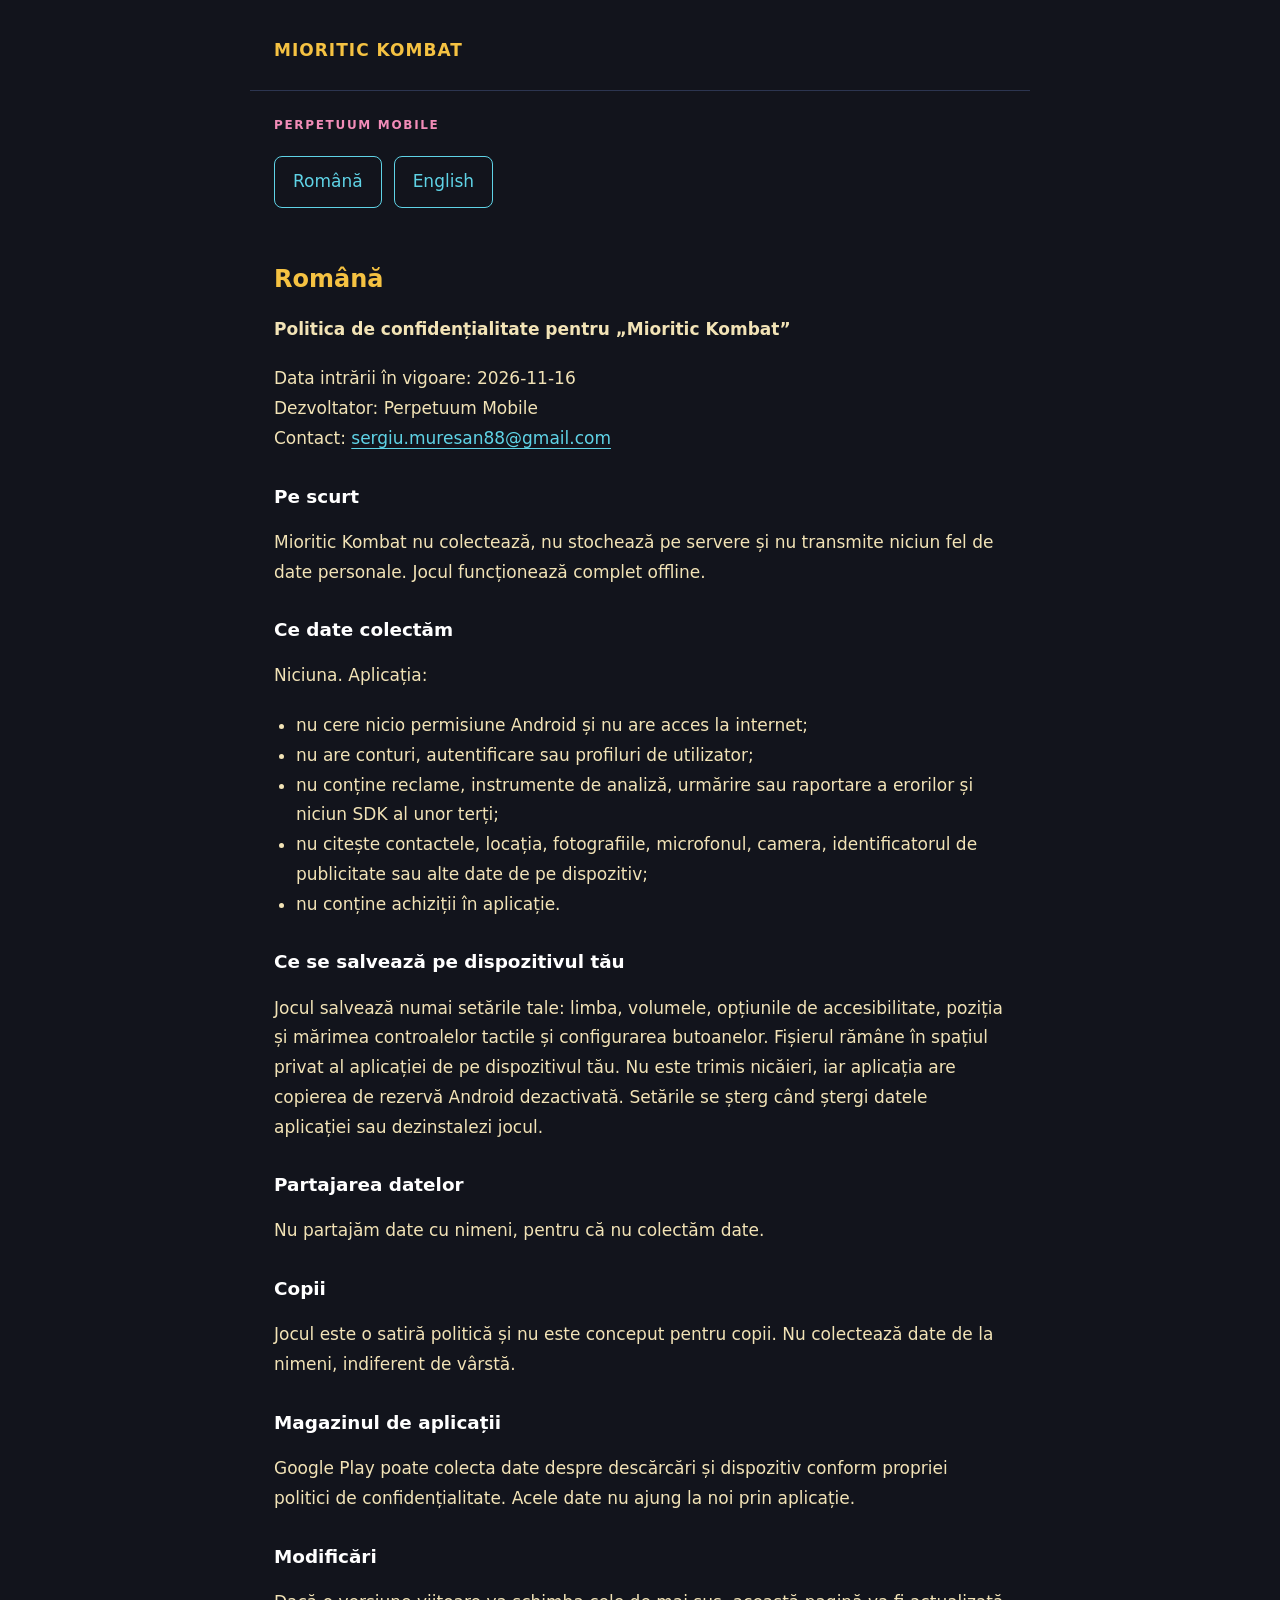
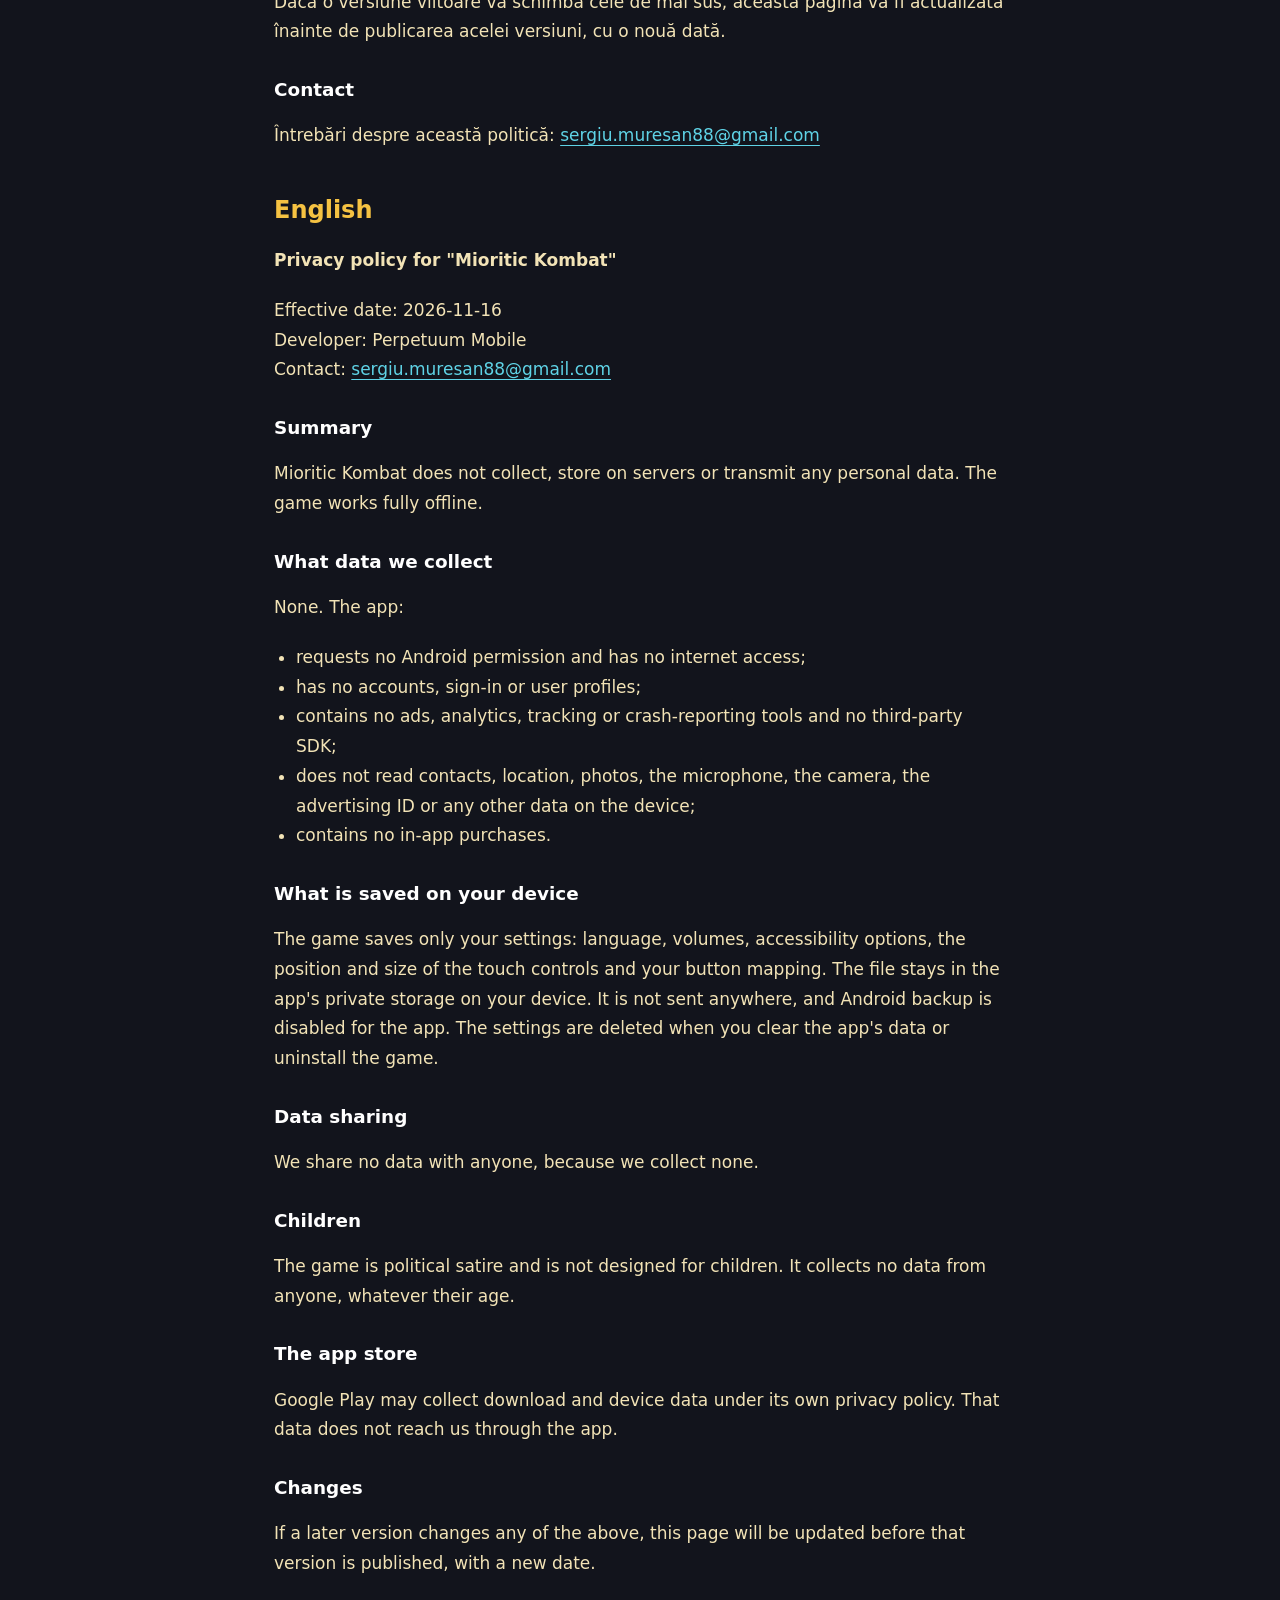
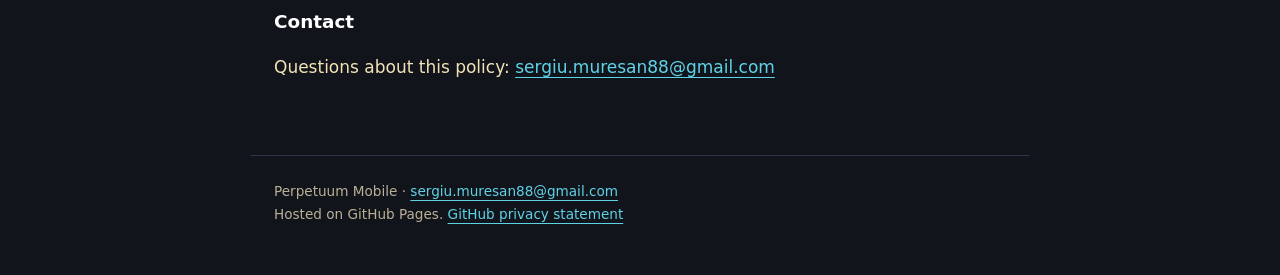
==== privacy/index.html @ cae913f0 "Publish support and privacy pages for Mioritic Kombat" ====
<!doctype html>
<html lang="ro"><head><meta charset="utf-8"><meta name="viewport" content="width=device-width,initial-scale=1"><meta name="color-scheme" content="dark"><meta name="description" content="Privacy policy of Mioritic Kombat: the game collects no data and works offline."><title>Mioritic Kombat: politica de confidențialitate / privacy policy</title><link rel="stylesheet" href="../style.css"></head>
<body><header><a href="../">MIORITIC KOMBAT</a></header>
<main>
<p class="eyebrow">Perpetuum Mobile</p>
<p><a class="button" href="#ro">Română</a><a class="button" href="#en">English</a></p>
<h2 id="ro" lang="ro">Română</h2>
<div lang="ro">
<p><strong>Politica de confidențialitate pentru „Mioritic Kombat”</strong></p>
<p>Data intrării în vigoare: 2026-11-16<br>Dezvoltator: Perpetuum Mobile<br>Contact: <a href="mailto:sergiu.muresan88@gmail.com">sergiu.muresan88@gmail.com</a></p>
<h3>Pe scurt</h3>
<p>Mioritic Kombat nu colectează, nu stochează pe servere și nu transmite niciun fel de date personale. Jocul funcționează complet offline.</p>
<h3>Ce date colectăm</h3>
<p>Niciuna. Aplicația:</p>
<ul><li>nu cere nicio permisiune Android și nu are acces la internet;</li><li>nu are conturi, autentificare sau profiluri de utilizator;</li><li>nu conține reclame, instrumente de analiză, urmărire sau raportare a erorilor și niciun SDK al unor terți;</li><li>nu citește contactele, locația, fotografiile, microfonul, camera, identificatorul de publicitate sau alte date de pe dispozitiv;</li><li>nu conține achiziții în aplicație.</li></ul>
<h3>Ce se salvează pe dispozitivul tău</h3>
<p>Jocul salvează numai setările tale: limba, volumele, opțiunile de accesibilitate, poziția și mărimea controalelor tactile și configurarea butoanelor. Fișierul rămâne în spațiul privat al aplicației de pe dispozitivul tău. Nu este trimis nicăieri, iar aplicația are copierea de rezervă Android dezactivată. Setările se șterg când ștergi datele aplicației sau dezinstalezi jocul.</p>
<h3>Partajarea datelor</h3>
<p>Nu partajăm date cu nimeni, pentru că nu colectăm date.</p>
<h3>Copii</h3>
<p>Jocul este o satiră politică și nu este conceput pentru copii. Nu colectează date de la nimeni, indiferent de vârstă.</p>
<h3>Magazinul de aplicații</h3>
<p>Google Play poate colecta date despre descărcări și dispozitiv conform propriei politici de confidențialitate. Acele date nu ajung la noi prin aplicație.</p>
<h3>Modificări</h3>
<p>Dacă o versiune viitoare va schimba cele de mai sus, această pagină va fi actualizată înainte de publicarea acelei versiuni, cu o nouă dată.</p>
<h3>Contact</h3>
<p>Întrebări despre această politică: <a href="mailto:sergiu.muresan88@gmail.com">sergiu.muresan88@gmail.com</a></p>
</div>
<h2 id="en" lang="en">English</h2>
<div lang="en">
<p><strong>Privacy policy for "Mioritic Kombat"</strong></p>
<p>Effective date: 2026-11-16<br>Developer: Perpetuum Mobile<br>Contact: <a href="mailto:sergiu.muresan88@gmail.com">sergiu.muresan88@gmail.com</a></p>
<h3>Summary</h3>
<p>Mioritic Kombat does not collect, store on servers or transmit any personal data. The game works fully offline.</p>
<h3>What data we collect</h3>
<p>None. The app:</p>
<ul><li>requests no Android permission and has no internet access;</li><li>has no accounts, sign-in or user profiles;</li><li>contains no ads, analytics, tracking or crash-reporting tools and no third-party SDK;</li><li>does not read contacts, location, photos, the microphone, the camera, the advertising ID or any other data on the device;</li><li>contains no in-app purchases.</li></ul>
<h3>What is saved on your device</h3>
<p>The game saves only your settings: language, volumes, accessibility options, the position and size of the touch controls and your button mapping. The file stays in the app's private storage on your device. It is not sent anywhere, and Android backup is disabled for the app. The settings are deleted when you clear the app's data or uninstall the game.</p>
<h3>Data sharing</h3>
<p>We share no data with anyone, because we collect none.</p>
<h3>Children</h3>
<p>The game is political satire and is not designed for children. It collects no data from anyone, whatever their age.</p>
<h3>The app store</h3>
<p>Google Play may collect download and device data under its own privacy policy. That data does not reach us through the app.</p>
<h3>Changes</h3>
<p>If a later version changes any of the above, this page will be updated before that version is published, with a new date.</p>
<h3>Contact</h3>
<p>Questions about this policy: <a href="mailto:sergiu.muresan88@gmail.com">sergiu.muresan88@gmail.com</a></p>
</div>
</main>
<footer>Perpetuum Mobile &middot; <a href="mailto:sergiu.muresan88@gmail.com">sergiu.muresan88@gmail.com</a><br>Hosted on GitHub Pages. <a href="https://docs.github.com/en/site-policy/privacy-policies/github-general-privacy-statement">GitHub privacy statement</a></footer></body></html>
---- style.css ----
*{box-sizing:border-box}html{color-scheme:dark}
body{margin:0;background:#12141c;color:#f2e3b6;font:17px/1.75 system-ui,-apple-system,BlinkMacSystemFont,"Segoe UI",sans-serif}
main,header,footer{max-width:780px;margin:auto;padding:24px}
header{padding-top:36px;border-bottom:1px solid #2c3550}
header a{font-weight:800;letter-spacing:.06em;text-decoration:none;color:#f5c242}
a{color:#5fd3e6;text-underline-offset:4px;overflow-wrap:anywhere}
a:hover{color:#b9f1f9}a:focus-visible{outline:3px solid #5fd3e6;outline-offset:5px}
h1{font-size:clamp(1.9rem,6vw,2.8rem);line-height:1.15;margin:20px 0 24px;color:#fff}
h2{font-size:1.5rem;line-height:1.3;margin-top:44px;color:#f5c242}
h3{font-size:1.15rem;line-height:1.4;margin-top:30px;color:#fff}
p{margin:0 0 20px}ul{margin:0 0 20px;padding-left:22px}
footer{font-size:.85rem;color:#b9b196;border-top:1px solid #2c3550;margin-top:28px;padding-bottom:48px}
.eyebrow{color:#f28cb8;text-transform:uppercase;letter-spacing:.14em;font-size:.75rem;font-weight:700}
.button{display:inline-block;border:1px solid #5fd3e6;padding:10px 18px;border-radius:8px;margin:0 12px 12px 0;text-decoration:none}
.meta{color:#b9b196}
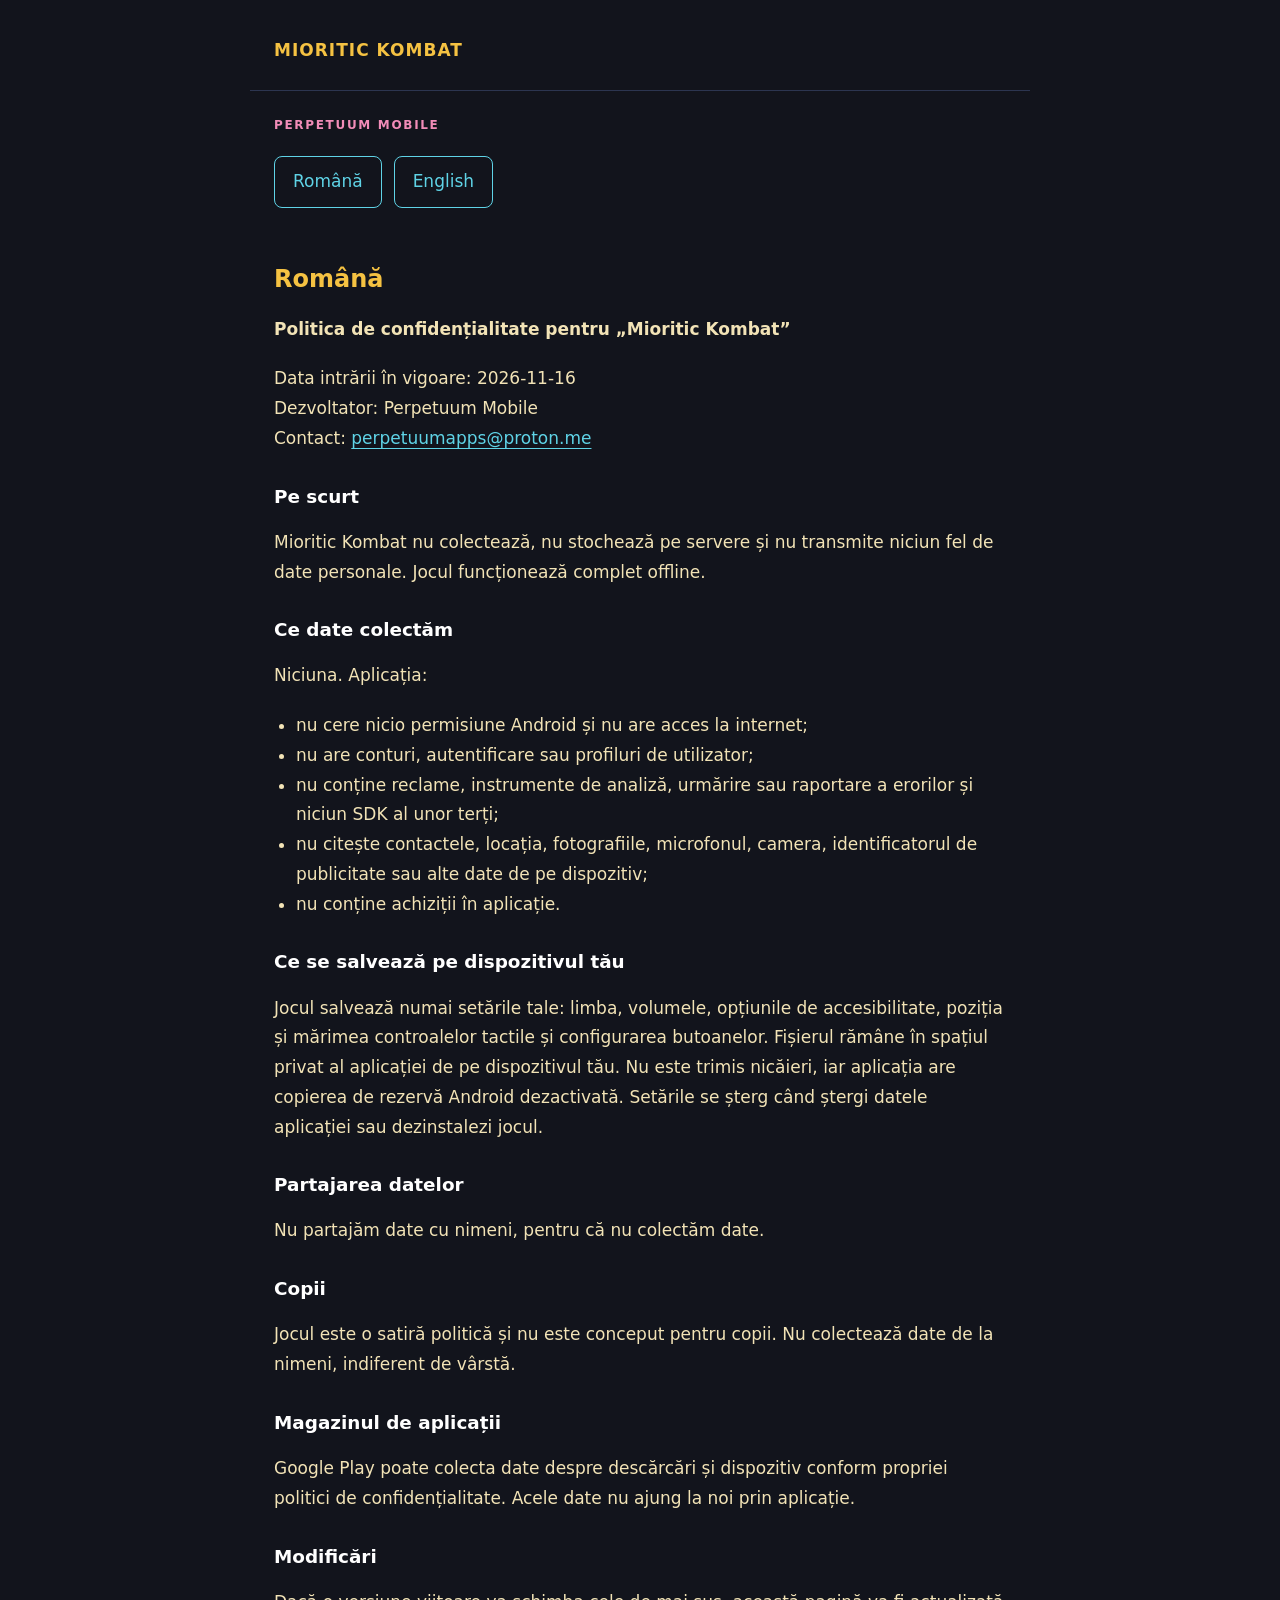
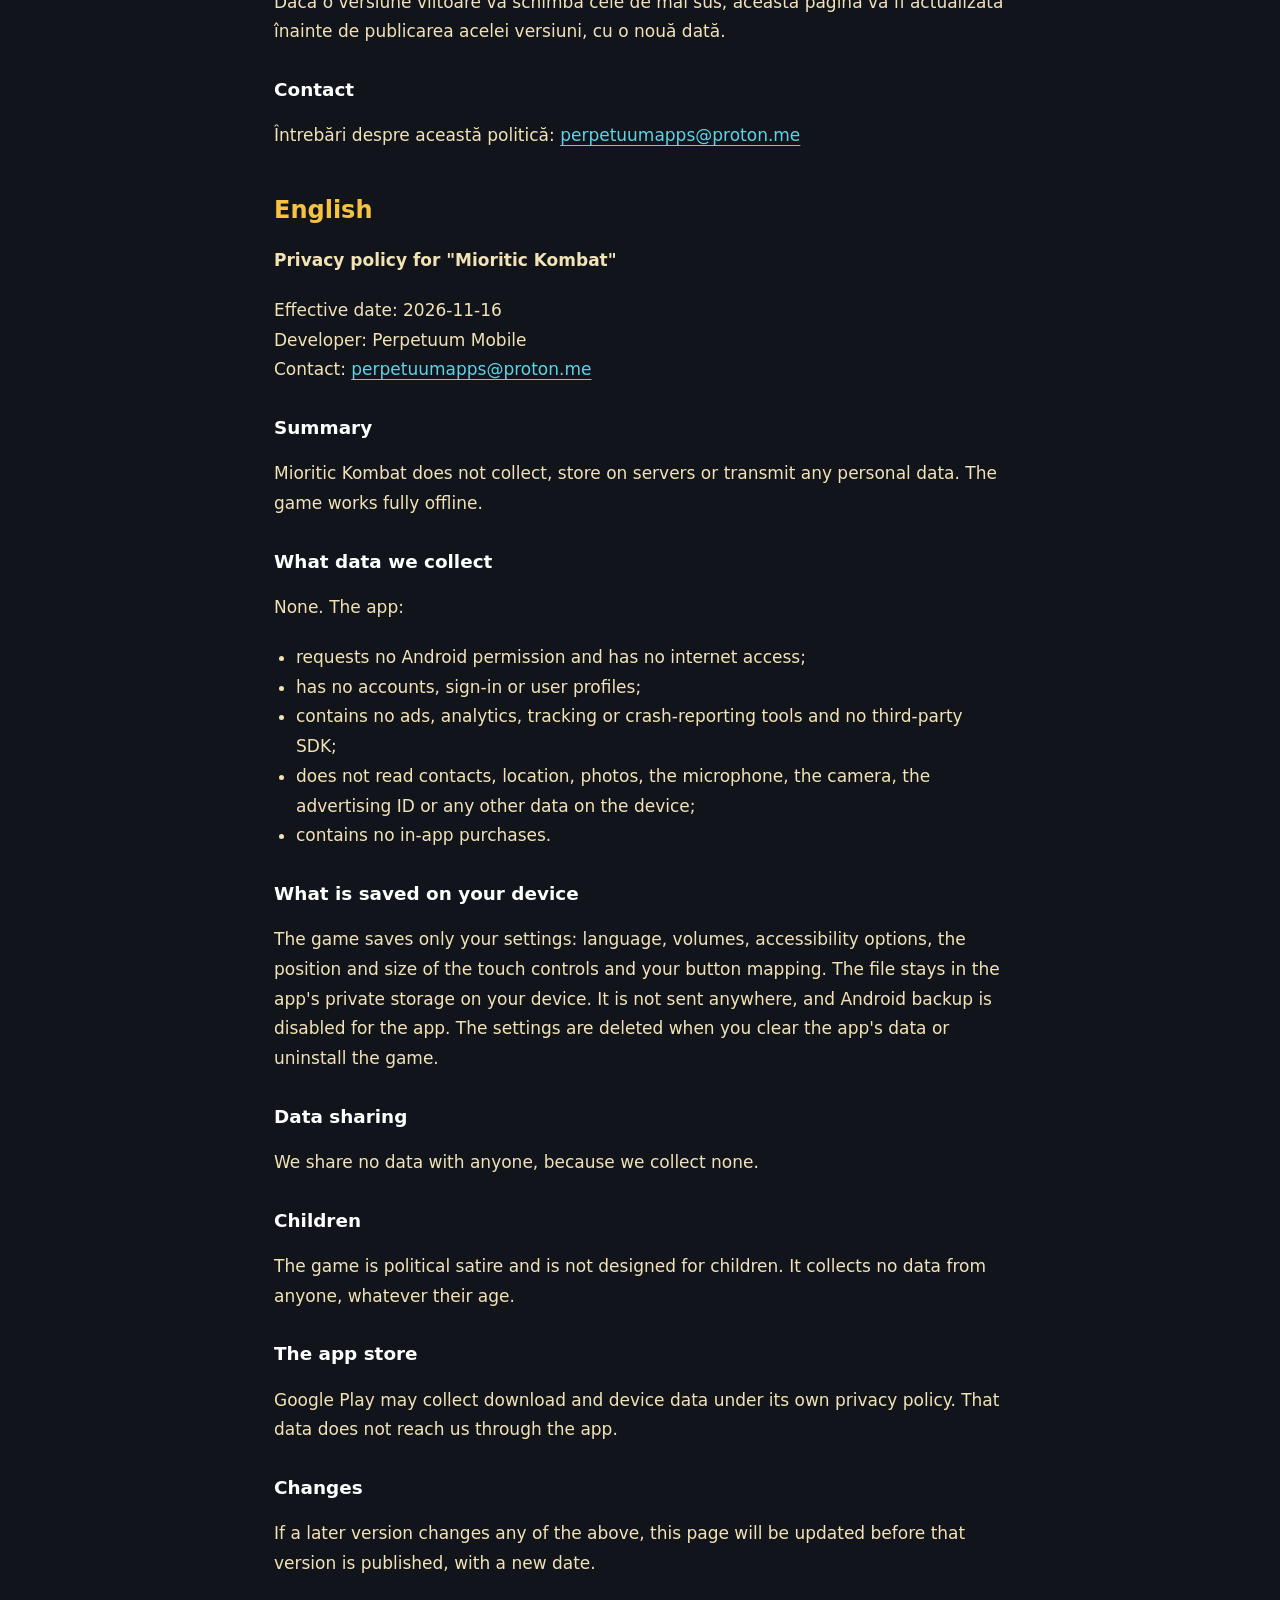
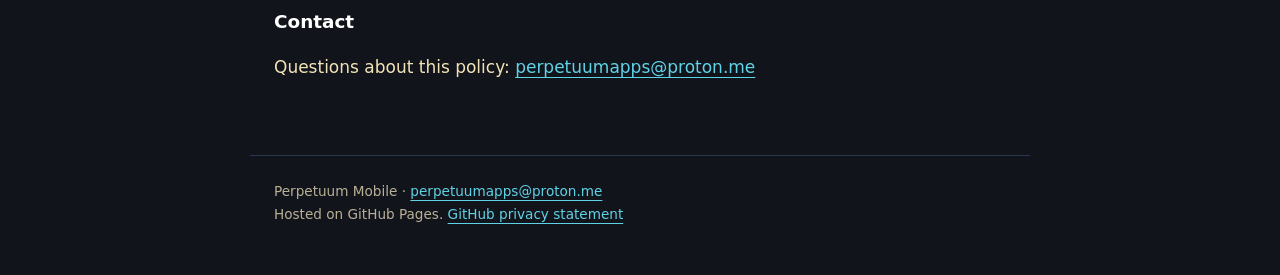
==== commit 6755db6e: "Change the contact address to perpetuumapps@proton.me Co-Authored-By: Claude Fable 5.2 <noreply@anth" ====
--- a/privacy/index.html
+++ b/privacy/index.html
@@ -7,7 +7,7 @@
 <h2 id="ro" lang="ro">Română</h2>
 <div lang="ro">
 <p><strong>Politica de confidențialitate pentru „Mioritic Kombat”</strong></p>
-<p>Data intrării în vigoare: 2026-11-16<br>Dezvoltator: Perpetuum Mobile<br>Contact: <a href="mailto:sergiu.muresan88@gmail.com">sergiu.muresan88@gmail.com</a></p>
+<p>Data intrării în vigoare: 2026-11-16<br>Dezvoltator: Perpetuum Mobile<br>Contact: <a href="mailto:perpetuumapps@proton.me">perpetuumapps@proton.me</a></p>
 <h3>Pe scurt</h3>
 <p>Mioritic Kombat nu colectează, nu stochează pe servere și nu transmite niciun fel de date personale. Jocul funcționează complet offline.</p>
 <h3>Ce date colectăm</h3>
@@ -24,12 +24,12 @@
 <h3>Modificări</h3>
 <p>Dacă o versiune viitoare va schimba cele de mai sus, această pagină va fi actualizată înainte de publicarea acelei versiuni, cu o nouă dată.</p>
 <h3>Contact</h3>
-<p>Întrebări despre această politică: <a href="mailto:sergiu.muresan88@gmail.com">sergiu.muresan88@gmail.com</a></p>
+<p>Întrebări despre această politică: <a href="mailto:perpetuumapps@proton.me">perpetuumapps@proton.me</a></p>
 </div>
 <h2 id="en" lang="en">English</h2>
 <div lang="en">
 <p><strong>Privacy policy for "Mioritic Kombat"</strong></p>
-<p>Effective date: 2026-11-16<br>Developer: Perpetuum Mobile<br>Contact: <a href="mailto:sergiu.muresan88@gmail.com">sergiu.muresan88@gmail.com</a></p>
+<p>Effective date: 2026-11-16<br>Developer: Perpetuum Mobile<br>Contact: <a href="mailto:perpetuumapps@proton.me">perpetuumapps@proton.me</a></p>
 <h3>Summary</h3>
 <p>Mioritic Kombat does not collect, store on servers or transmit any personal data. The game works fully offline.</p>
 <h3>What data we collect</h3>
@@ -46,7 +46,7 @@
 <h3>Changes</h3>
 <p>If a later version changes any of the above, this page will be updated before that version is published, with a new date.</p>
 <h3>Contact</h3>
-<p>Questions about this policy: <a href="mailto:sergiu.muresan88@gmail.com">sergiu.muresan88@gmail.com</a></p>
+<p>Questions about this policy: <a href="mailto:perpetuumapps@proton.me">perpetuumapps@proton.me</a></p>
 </div>
 </main>
-<footer>Perpetuum Mobile &middot; <a href="mailto:sergiu.muresan88@gmail.com">sergiu.muresan88@gmail.com</a><br>Hosted on GitHub Pages. <a href="https://docs.github.com/en/site-policy/privacy-policies/github-general-privacy-statement">GitHub privacy statement</a></footer></body></html>
+<footer>Perpetuum Mobile &middot; <a href="mailto:perpetuumapps@proton.me">perpetuumapps@proton.me</a><br>Hosted on GitHub Pages. <a href="https://docs.github.com/en/site-policy/privacy-policies/github-general-privacy-statement">GitHub privacy statement</a></footer></body></html>
